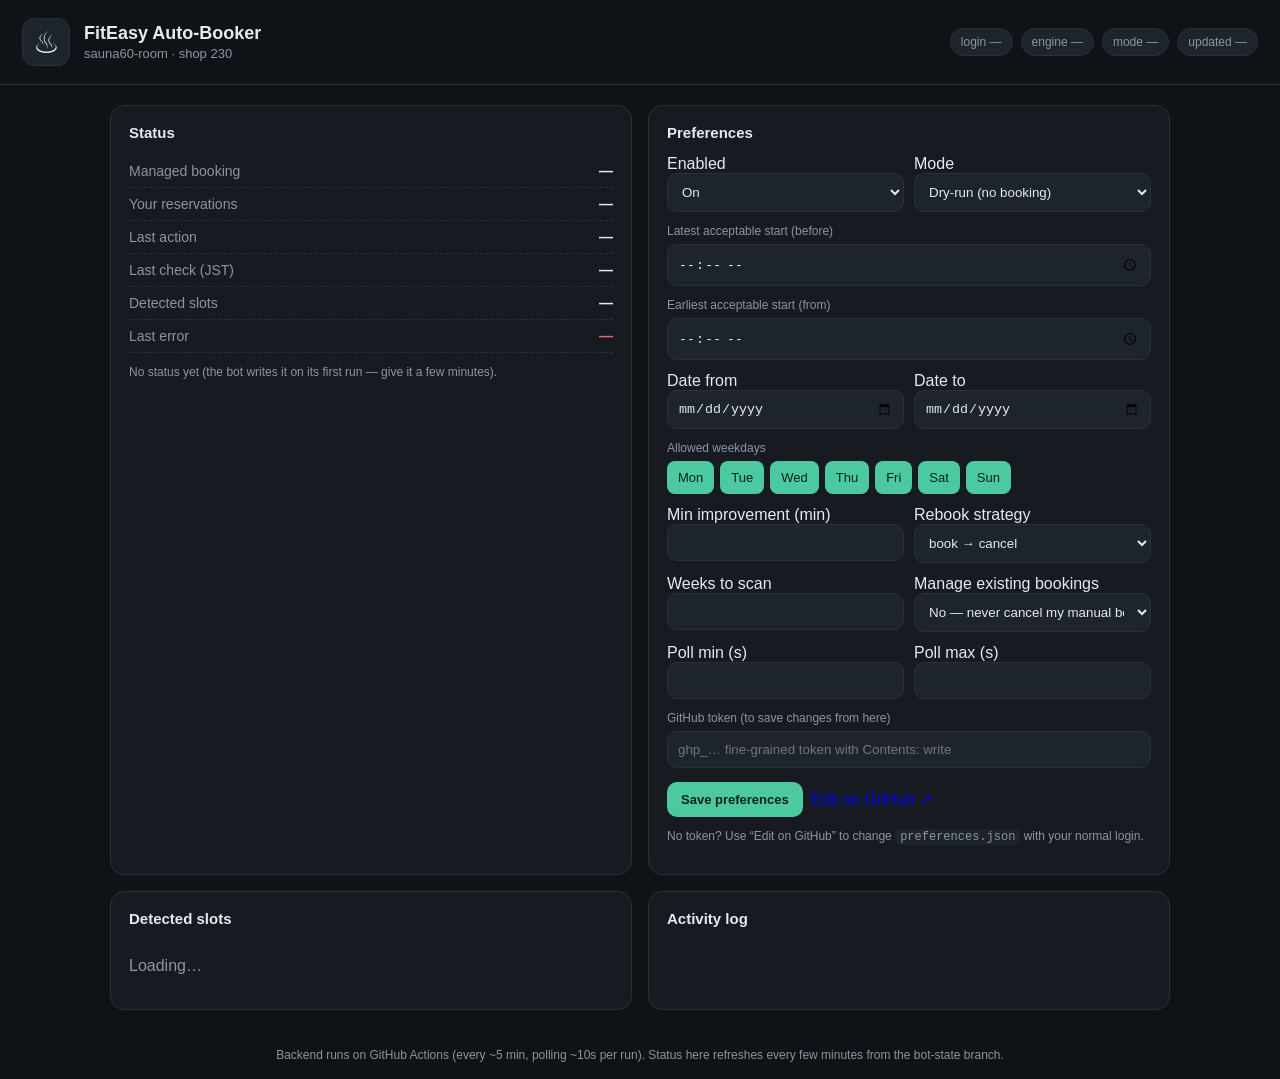
==== docs/index.html @ 1e81bb6f "FitEasy auto-booker: FastAPI app + GitHub Actions bot + Pages dashboard Co-Authored-By: Claude Opus " ====
<!doctype html>
<html lang="en">
<head>
  <meta charset="utf-8" />
  <meta name="viewport" content="width=device-width, initial-scale=1" />
  <title>FitEasy Auto-Booker</title>
  <link rel="stylesheet" href="styles.css" />
</head>
<body>
  <div class="app">
    <header class="topbar">
      <div class="brand">
        <span class="logo">♨</span>
        <div>
          <h1>FitEasy Auto-Booker</h1>
          <span class="sub" id="shopLabel">sauna60-room · shop 230</span>
        </div>
      </div>
      <div class="pills">
        <span id="pillLogin" class="pill">login —</span>
        <span id="pillEngine" class="pill">engine —</span>
        <span id="pillMode" class="pill">mode —</span>
        <span id="pillUpdated" class="pill">updated —</span>
      </div>
    </header>

    <main class="grid">
      <section class="card status">
        <h2>Status</h2>
        <div class="statrow"><span>Managed booking</span><b id="stCurrent">—</b></div>
        <div class="statrow"><span>Your reservations</span><b id="stReservations">—</b></div>
        <div class="statrow"><span>Last action</span><b id="stAction">—</b></div>
        <div class="statrow"><span>Last check (JST)</span><b id="stCheck">—</b></div>
        <div class="statrow"><span>Detected slots</span><b id="stDetected">—</b></div>
        <div class="statrow err"><span>Last error</span><b id="stError">—</b></div>
        <p class="muted small" id="freshNote"></p>
      </section>

      <section class="card prefs">
        <h2>Preferences</h2>
        <div class="field two">
          <div><label>Enabled</label>
            <select id="enabled"><option value="true">On</option><option value="false">Paused</option></select>
          </div>
          <div><label>Mode</label>
            <select id="dry_run"><option value="true">Dry-run (no booking)</option><option value="false">LIVE (books for real)</option></select>
          </div>
        </div>
        <div class="field"><label>Latest acceptable start (before)</label><input id="latest_time" type="time" /></div>
        <div class="field"><label>Earliest acceptable start (from)</label><input id="earliest_time" type="time" /></div>
        <div class="field two">
          <div><label>Date from</label><input id="date_from" type="date" /></div>
          <div><label>Date to</label><input id="date_to" type="date" /></div>
        </div>
        <div class="field"><label>Allowed weekdays</label><div class="weekdays" id="weekdays"></div></div>
        <div class="field two">
          <div><label>Min improvement (min)</label><input id="min_improvement_minutes" type="number" min="0" /></div>
          <div><label>Rebook strategy</label>
            <select id="rebook_strategy"><option value="book_then_cancel">book → cancel</option><option value="cancel_then_book">cancel → book</option></select>
          </div>
        </div>
        <div class="field two">
          <div><label>Weeks to scan</label><input id="weeks_to_scan" type="number" min="1" max="12" /></div>
          <div><label>Manage existing bookings</label>
            <select id="manage_existing"><option value="false">No — never cancel my manual bookings</option><option value="true">Yes — rebook my earliest reservation earlier</option></select>
          </div>
        </div>
        <div class="field two">
          <div><label>Poll min (s)</label><input id="poll_min_seconds" type="number" min="2" step="0.5" /></div>
          <div><label>Poll max (s)</label><input id="poll_max_seconds" type="number" min="2" step="0.5" /></div>
        </div>

        <div class="field">
          <label>GitHub token (to save changes from here)</label>
          <input id="ghtoken" type="password" placeholder="ghp_… fine-grained token with Contents: write" />
        </div>
        <div class="btnrow">
          <button id="btnSave">Save preferences</button>
          <a id="editLink" class="ghost btnlike" href="#" target="_blank" rel="noopener">Edit on GitHub ↗</a>
          <span id="saveMsg" class="savemsg"></span>
        </div>
        <p class="muted small">No token? Use “Edit on GitHub” to change <code>preferences.json</code> with your normal login.</p>
      </section>

      <section class="card slots">
        <h2>Detected slots <span class="muted" id="slotsHint"></span></h2>
        <div id="slotList" class="slotlist"><p class="muted">Loading…</p></div>
      </section>

      <section class="card log">
        <h2>Activity log</h2>
        <div id="logList" class="loglist"></div>
      </section>
    </main>
    <footer class="foot">
      Backend runs on GitHub Actions (every ~5 min, polling ~10s per run). Status
      here refreshes every few minutes from the bot-state branch.
    </footer>
  </div>
  <script src="app.js"></script>
</body>
</html>
---- docs/styles.css ----
:root {
  --bg: #0f1216;
  --panel: #171b21;
  --panel2: #1e242c;
  --line: #2a313b;
  --text: #e6e9ee;
  --muted: #8b95a3;
  --accent: #4cc9a0;
  --accent2: #5b9dff;
  --warn: #e0a84c;
  --err: #e06c6c;
  --radius: 14px;
}
* { box-sizing: border-box; }
body {
  margin: 0;
  font-family: -apple-system, BlinkMacSystemFont, "Segoe UI", Roboto, sans-serif;
  background: var(--bg);
  color: var(--text);
}
.hidden { display: none !important; }

/* gate */
.gate {
  position: fixed; inset: 0; display: grid; place-items: center;
  background: var(--bg);
}
.gate-card {
  background: var(--panel); padding: 32px; border-radius: var(--radius);
  border: 1px solid var(--line); width: min(90vw, 360px); text-align: center;
}
.gate-card input {
  width: 100%; margin: 14px 0; padding: 12px; border-radius: 10px;
  border: 1px solid var(--line); background: var(--panel2); color: var(--text);
}
.gate-card button { width: 100%; }

/* layout */
.topbar {
  display: flex; align-items: center; justify-content: space-between;
  gap: 16px; padding: 18px 22px; border-bottom: 1px solid var(--line);
  flex-wrap: wrap;
}
.brand { display: flex; align-items: center; gap: 14px; }
.logo {
  font-size: 30px; width: 48px; height: 48px; display: grid; place-items: center;
  background: var(--panel2); border-radius: 12px; border: 1px solid var(--line);
}
.brand h1 { font-size: 18px; margin: 0; }
.sub { color: var(--muted); font-size: 13px; }
.pills { display: flex; gap: 8px; flex-wrap: wrap; }
.pill {
  font-size: 12px; padding: 6px 10px; border-radius: 999px;
  background: var(--panel2); border: 1px solid var(--line); color: var(--muted);
}
.pill.ok { color: var(--accent); border-color: #2b5247; }
.pill.bad { color: var(--err); border-color: #4a2b2b; }
.pill.warn { color: var(--warn); border-color: #4a3f2b; }

.grid {
  display: grid; gap: 16px; padding: 20px;
  grid-template-columns: repeat(2, minmax(0, 1fr));
  max-width: 1100px; margin: 0 auto;
}
@media (max-width: 760px) { .grid { grid-template-columns: 1fr; } }

.card {
  background: var(--panel); border: 1px solid var(--line);
  border-radius: var(--radius); padding: 18px;
}
.card h2 { margin: 0 0 14px; font-size: 15px; }

.statrow {
  display: flex; justify-content: space-between; gap: 12px;
  padding: 8px 0; border-bottom: 1px dashed var(--line); font-size: 14px;
}
.statrow span { color: var(--muted); }
.statrow b { text-align: right; max-width: 60%; }
.statrow.err b { color: var(--err); }

.btnrow { margin-top: 14px; display: flex; gap: 8px; align-items: center; flex-wrap: wrap; }

button {
  background: var(--accent); color: #06231b; border: none; cursor: pointer;
  padding: 10px 14px; border-radius: 10px; font-weight: 600; font-size: 13px;
}
button.secondary { background: var(--accent2); color: #04152e; }
button.ghost { background: transparent; color: var(--muted); border: 1px solid var(--line); }
button:active { transform: translateY(1px); }

.field { margin-bottom: 12px; }
.field > label { display: block; font-size: 12px; color: var(--muted); margin-bottom: 6px; }
.field input, .field select {
  width: 100%; padding: 10px; border-radius: 10px;
  border: 1px solid var(--line); background: var(--panel2); color: var(--text);
}
.field.two { display: grid; grid-template-columns: 1fr 1fr; gap: 10px; }
.weekdays { display: flex; gap: 6px; flex-wrap: wrap; }
.wd {
  padding: 8px 10px; border-radius: 8px; border: 1px solid var(--line);
  background: var(--panel2); color: var(--muted); cursor: pointer; font-size: 13px;
  user-select: none;
}
.wd.on { background: var(--accent); color: #06231b; border-color: transparent; }

.savemsg { color: var(--accent); font-size: 13px; }

.slotlist { display: flex; flex-direction: column; gap: 6px; max-height: 320px; overflow: auto; }
.slot {
  display: flex; justify-content: space-between; gap: 10px;
  padding: 9px 12px; border-radius: 9px; background: var(--panel2);
  border: 1px solid var(--line); font-size: 14px;
}
.slot.best { border-color: var(--accent); }
.slot .tag { font-size: 11px; color: var(--accent); }

.loglist { display: flex; flex-direction: column; gap: 4px; max-height: 320px; overflow: auto; font-size: 12.5px; font-family: ui-monospace, Menlo, monospace; }
.logline { display: flex; gap: 8px; padding: 3px 0; border-bottom: 1px solid #20262e; }
.logline .t { color: var(--muted); white-space: nowrap; }
.logline.error .m { color: var(--err); }
.logline.info .m { color: var(--text); }

.muted { color: var(--muted); }
.small { font-size: 12px; }
.error { color: var(--err); font-size: 13px; }
.foot { text-align: center; color: var(--muted); font-size: 12px; padding: 18px; }

/* anchor styled as a button */
.btnlike { text-decoration: none; display: inline-flex; align-items: center; }
code { background: var(--panel2); padding: 1px 5px; border-radius: 5px; font-size: 12px; }
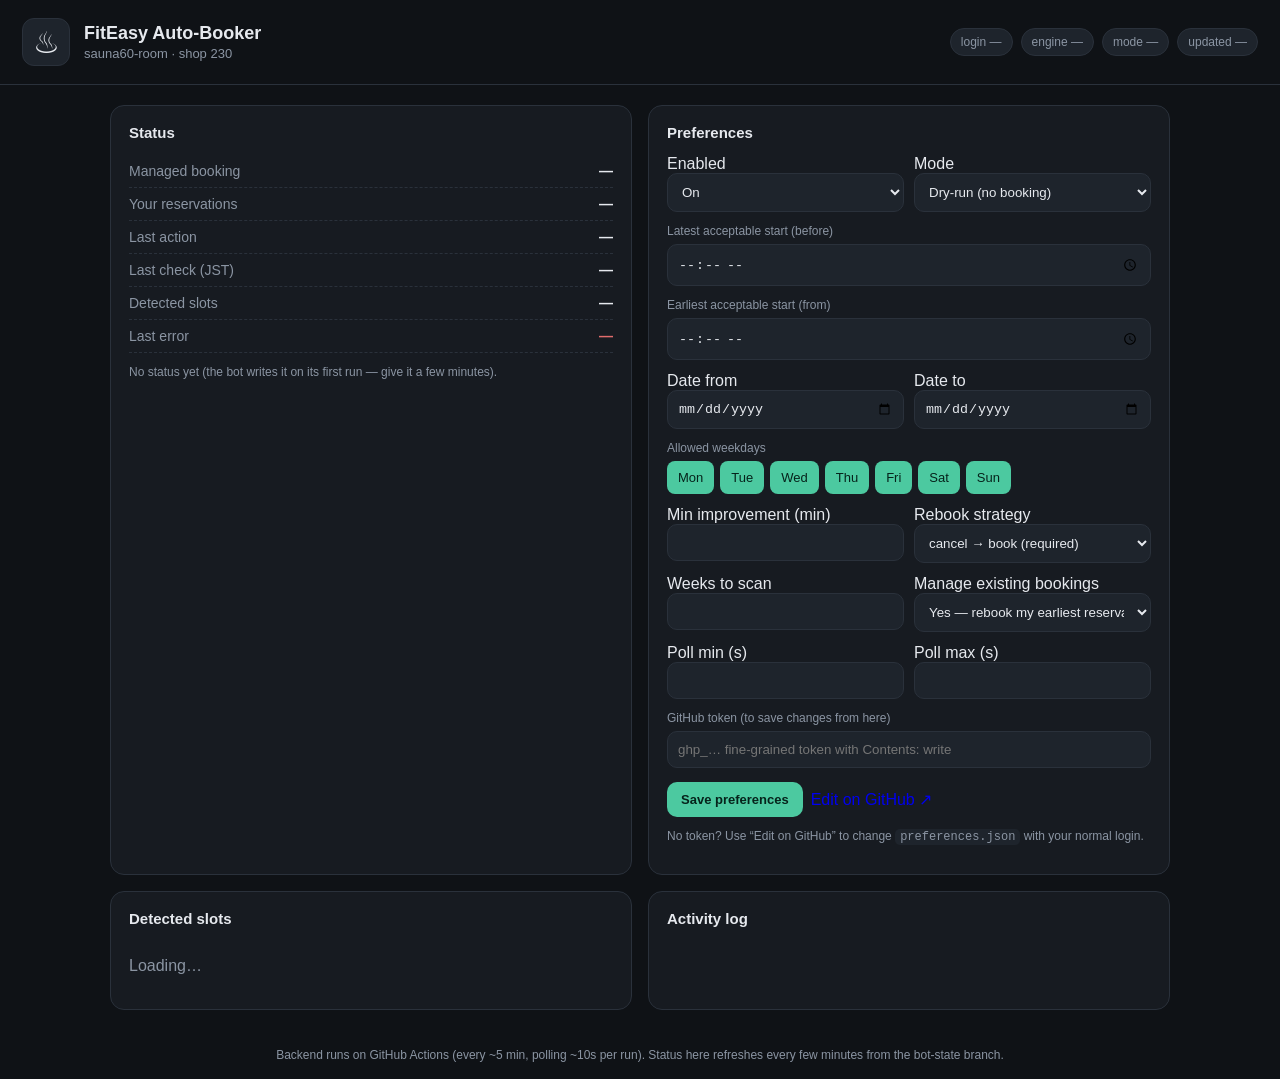
==== commit c8e5efda: "dashboard: reflect single-reservation model Default rebook strategy to cancel→book and recommend man" ====
--- a/docs/index.html
+++ b/docs/index.html
@@ -56,13 +56,13 @@
         <div class="field two">
           <div><label>Min improvement (min)</label><input id="min_improvement_minutes" type="number" min="0" /></div>
           <div><label>Rebook strategy</label>
-            <select id="rebook_strategy"><option value="book_then_cancel">book → cancel</option><option value="cancel_then_book">cancel → book</option></select>
+            <select id="rebook_strategy"><option value="cancel_then_book">cancel → book (required)</option><option value="book_then_cancel">book → cancel (not supported by FitEasy)</option></select>
           </div>
         </div>
         <div class="field two">
           <div><label>Weeks to scan</label><input id="weeks_to_scan" type="number" min="1" max="12" /></div>
           <div><label>Manage existing bookings</label>
-            <select id="manage_existing"><option value="false">No — never cancel my manual bookings</option><option value="true">Yes — rebook my earliest reservation earlier</option></select>
+            <select id="manage_existing"><option value="true">Yes — rebook my earliest reservation earlier (recommended)</option><option value="false">No — never touch an existing reservation</option></select>
           </div>
         </div>
         <div class="field two">
